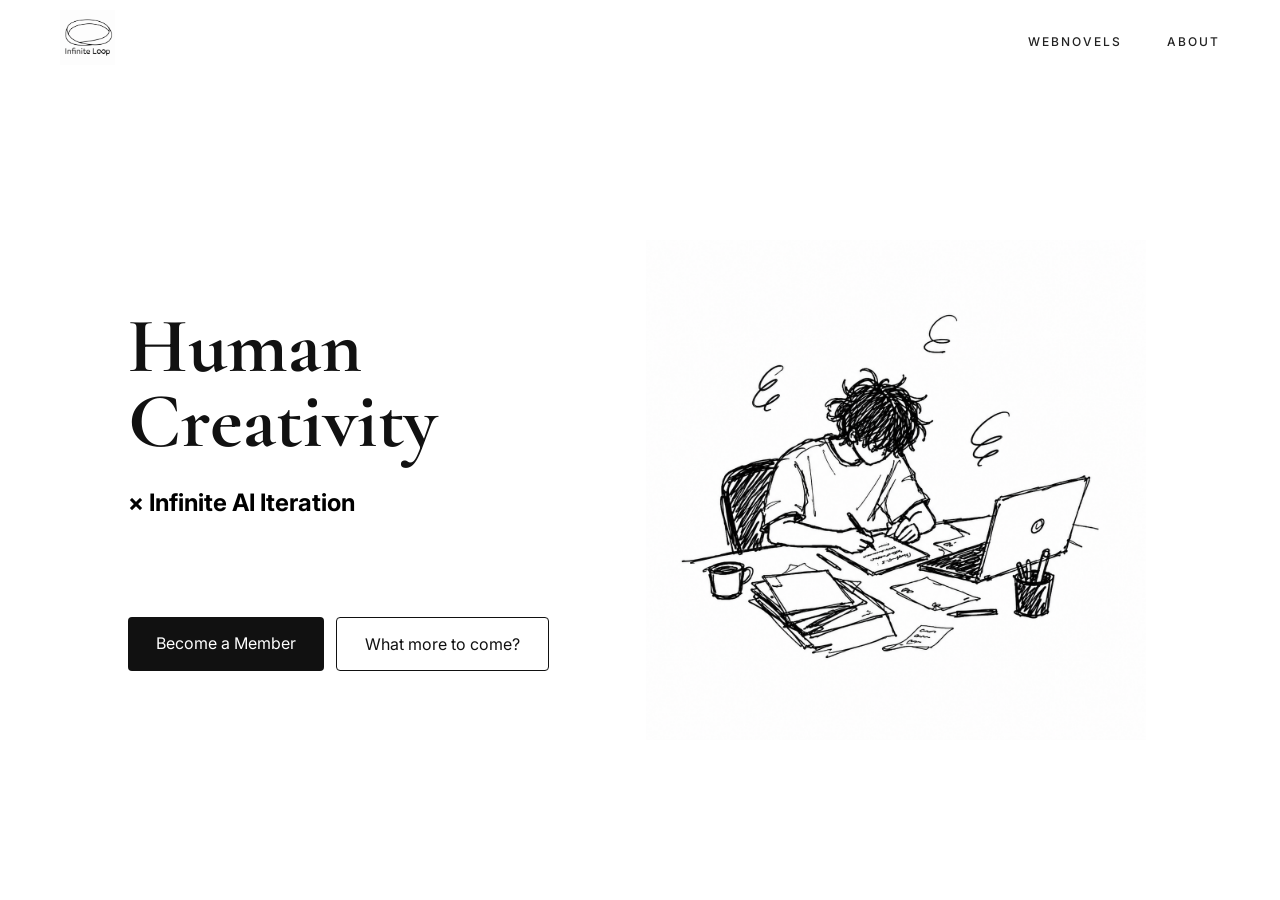
==== index.html @ 8cc4e275 "add webiste code to repository" ====
<!DOCTYPE html>
<html lang="en">
<head>
    <meta charset="UTF-8">
    <meta name="viewport" content="width=device-width, initial-scale=1.0">
    <title>Creative Landing Page</title>

    <link rel="stylesheet" href="style.css">

    <!-- Google Fonts -->
    <link href="https://fonts.googleapis.com/css2?family=Cormorant+Garamond:wght@400;500;600;700&family=Inter:wght@300;400;500&display=swap" rel="stylesheet">
</head>
<body>

    <!-- Navbar -->
    <header class="navbar">

        <div class="logo">
            <img src="images/company_logo.png" alt="Logo">
        </div>

        <nav>
            <ul>
                <li><a href="webnovels.html">WEBNOVELS</a></li>
                <li><a href="#">ABOUT</a></li>
            </ul>
        </nav>

    </header>

    <!-- Hero Section -->
    <section class="hero">

        <div class="hero-content">

            <h1>
                Human Creativity 
            </h1>
            <h2>
                × Infinite AI Iteration
            </h2>
            <br><br><br><br><br>
            <div class="buttons">
                <a href="#" class="btn dark">Become a Member</a>
                <a href="#" class="btn light">What more to come?</a>
            </div>

        </div>

        <div class="hero-image">
            <img src="images/illustration.png" alt="Illustration">
        </div>

        <div class="scroll-line"></div>

    </section>

    <script src="script.js"></script>

</body>
</html>
---- style.css ----
*{
    margin:0;
    padding:0;
    box-sizing:border-box;
}

body{
    background:#ffffff;
    font-family:'Inter',sans-serif;
    overflow-x:hidden;
}

/* Navbar */

.navbar{
    width:100%;
    height:80px;

    display:flex;
    justify-content:space-between;
    align-items:center;

    padding:0 60px;

    border-bottom:1px solid #ffffff;
}

.logo img{
    width:55px;
    height:55px;
    object-fit:contain;
}

.navbar ul{
    display:flex;
    list-style:none;
    gap:45px;
}

.navbar a{
    text-decoration:none;
    color:#222;
    font-size:12px;
    letter-spacing:2px;
    font-weight:500;
}

/* Hero */

.hero{
    width:100%;
    min-height:calc(100vh - 80px);

    display:flex;
    justify-content:center;
    align-items:center;

    position:relative;

    padding:0 10%;
}

.hero2{
    width:100%;
    min-height:calc(50vh - 80px);

    display:flex;
    justify-content:left;
    align-items:center;

    position:relative;

    padding:0 10%;
}

.hero-content{
    flex:1;
    max-width:550px;
}

.hero-content h1{
    font-family:'Cormorant Garamond',serif;

    font-size:78px;
    line-height:0.95;
    font-weight:700;

    color:#111;

    margin-bottom:30px;
}

.hero-content p{
    font-size:18px;
    line-height:1.8;
    color:#444;

    max-width:500px;
    margin-bottom:35px;
}

.buttons{
    display:flex;
    gap:12px;
}

.btn{
    text-decoration:none;
    padding:16px 28px;
    border-radius:4px;
    transition:.3s;
    font-size:16px;
}

.dark{
    background:#111;
    color:white;
}

.dark:hover{
    transform:translateY(-2px);
}

.light{
    background:white;
    color:#111;
    border:1px solid #111;
}

.light:hover{
    transform:translateY(-2px);
}

/* Image */

.hero-image{
    flex:1;

    display:flex;
    justify-content:center;
    align-items:center;
}

.hero-image img{
    width:500px;
    max-width:100%;
    animation:float 5s ease-in-out infinite;
}

/* Right Vertical Line */

.scroll-line{
    position:absolute;
    right:65px;
    top:50%;
    transform:translateY(-50%);

    width:2px;
    height:140px;

    border-right:2px dashed #ffffff;
}

/* Animation */

@keyframes float{
    0%{
        transform:translateY(0px);
    }
    50%{
        transform:translateY(-15px);
    }
    100%{
        transform:translateY(0px);
    }
}

/* Responsive */

@media(max-width:1000px){

    .hero{
        flex-direction:column;
        text-align:center;
        padding:80px 30px;
    }
    .hero2{
        flex-direction:column;
        text-align:center;
        padding:40px 10px;
    }
    .hero-content{
        max-width:100%;
    }

    .hero-content h1{
        font-size:60px;
    }

    .buttons{
        justify-content:center;
        flex-wrap:wrap;
    }

    .hero-image{
        margin-top:50px;
    }

    .scroll-line{
        display:none;
    }
}

@media(max-width:600px){

    .navbar{
        padding:0 20px;
    }

    .navbar ul{
        gap:15px;
        font-size:10px;
    }

    .hero-content h1{
        font-size:42px;
    }

    .hero-content p{
        font-size:16px;
    }
}


/* =========================
   3D BANNER
========================= */

.banner{
    width:100%;
    height:750px;
    position:relative;
    overflow:visible;

    display:flex;
    justify-content:center;
    align-items:flex-start;

    perspective:2000px;
}

/* Slider */

.banner .slider{
    position:relative;

    width:300px;
    height:400px;

    margin-top:20px;

    transform-style:preserve-3d;
    animation:autorun 20s linear infinite;
}

/* Cards */

.banner .slider .item{
    position:absolute;
    inset:0;

    transform-style:preserve-3d;

    transform:
        rotateY(calc((var(--position) - 1) * (360deg / var(--quantity))))
        translateZ(400px);
}

/* Images */

.banner .slider .item img{
    width:100%;
    height:100%;
    object-fit:cover;
    display:block;
    border-radius:10px;
}

/* Rotation Animation */

@keyframes autorun{
    from{
        transform:rotateY(0deg);
    }
    to{
        transform:rotateY(360deg);
    }
}
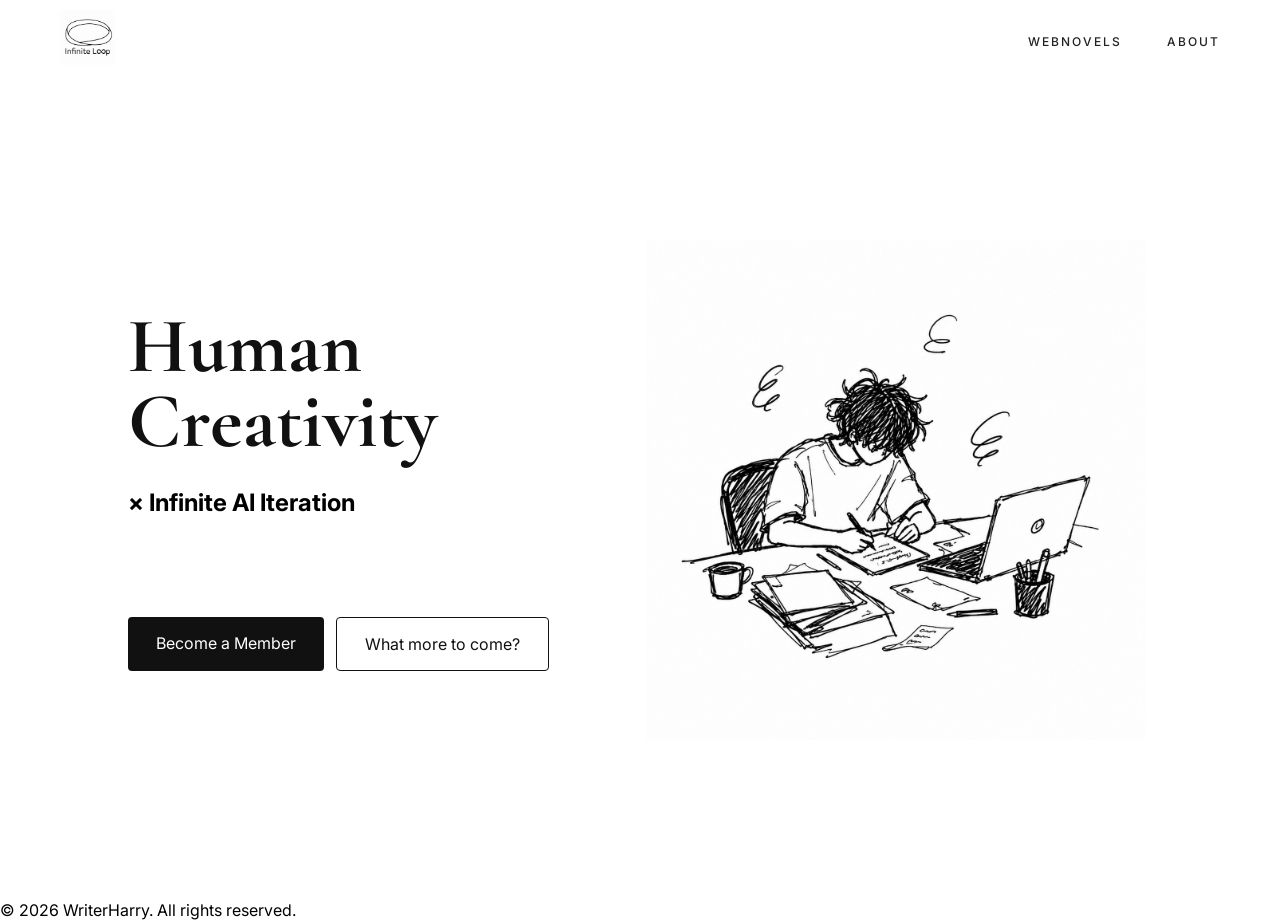
==== commit fbd8f7f3: "add rights reserved footer" ====
--- a/index.html
+++ b/index.html
@@ -41,8 +41,8 @@
             </h2>
             <br><br><br><br><br>
             <div class="buttons">
-                <a href="#" class="btn dark">Become a Member</a>
-                <a href="#" class="btn light">What more to come?</a>
+                <a href="https://www.patreon.com/16245474/join" class="btn dark">Become a Member</a>
+                <a href="https://www.patreon.com/WriterHarry/posts/welcome-to-my-161224329" class="btn light">What more to come?</a>
             </div>
 
         </div>
@@ -56,6 +56,8 @@
     </section>
 
     <script src="script.js"></script>
-
+    <footer>
+        <p>&copy; 2026 WriterHarry. All rights reserved.</p>
+    </footer>
 </body>
 </html>
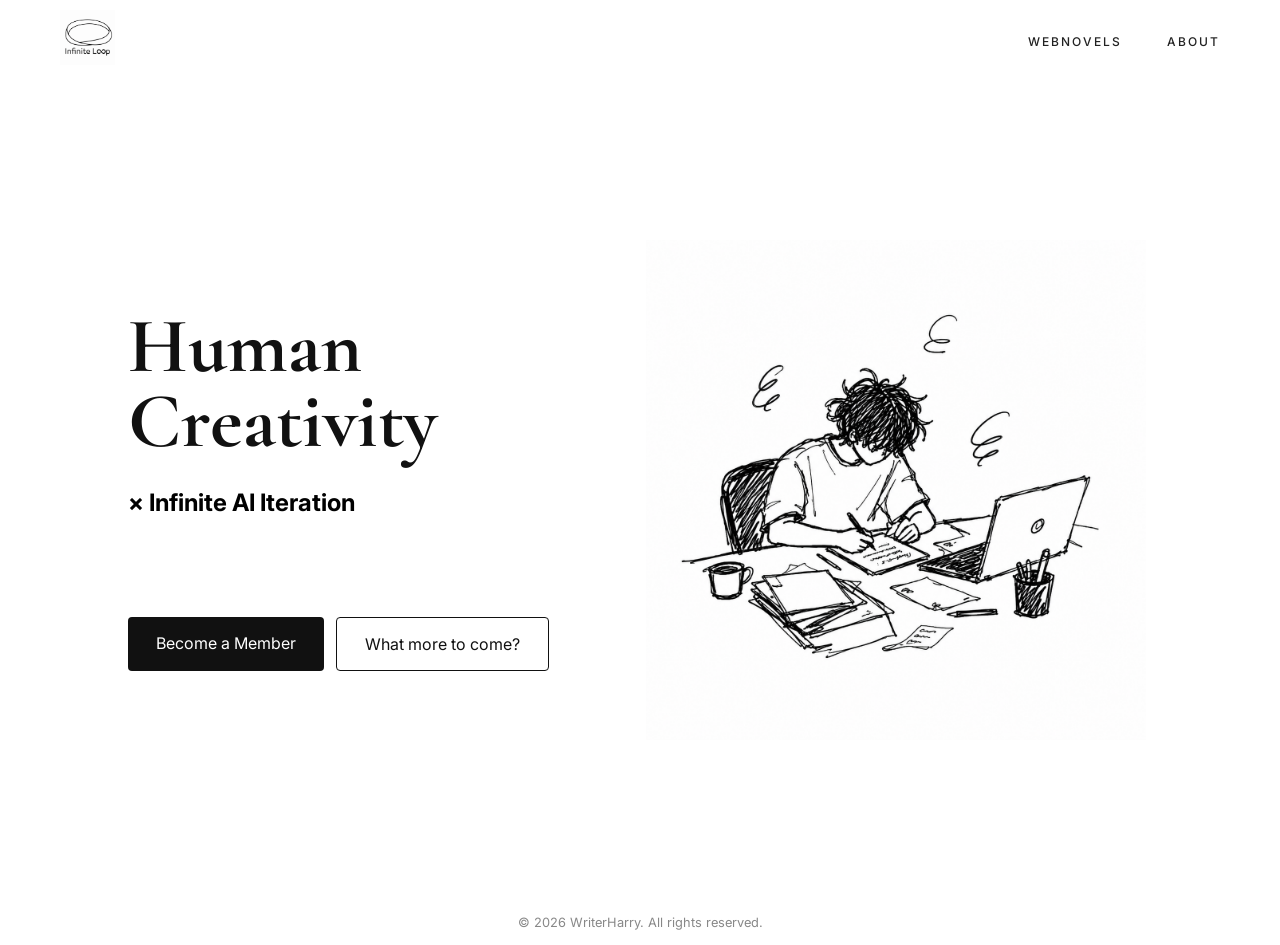
==== commit 8f32b0aa: "add right reserved footer" ====
--- a/index.html
+++ b/index.html
@@ -55,9 +55,11 @@
 
     </section>
 
-    <script src="script.js"></script>
-    <footer>
+    <footer class="footer">
         <p>&copy; 2026 WriterHarry. All rights reserved.</p>
     </footer>
+
+    <script src="script.js"></script>
+    
 </body>
 </html>
--- a/style.css
+++ b/style.css
@@ -295,4 +295,19 @@
     to{
         transform:rotateY(360deg);
     }
+}
+
+/* footer */
+.footer {
+    display: flex;
+    justify-content: center; /* Centers horizontally */
+    align-items: center;     /* Centers vertically */
+    padding: 15px 0;
+    font-size: 0.8rem;
+    color: #888;
+    width: 100%;
+}
+
+.footer p {
+    margin: 0;
 }
